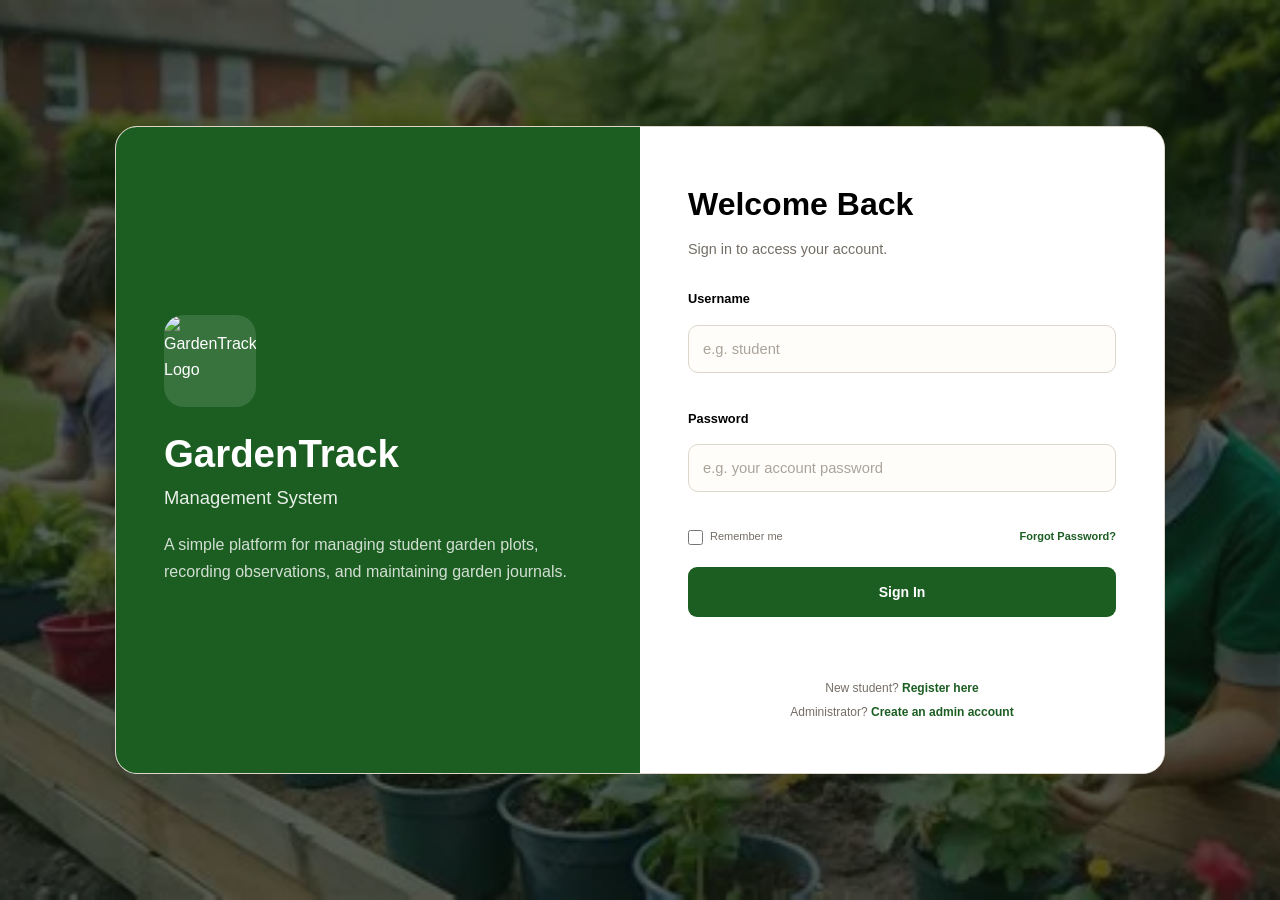
==== index.html @ 62c64e16 "updated project from the one used for presentation" ====
<!doctype html>
<html lang="en">
  <head>
    <meta charset="UTF-8" />
    <meta name="viewport" content="width=device-width, initial-scale=1.0" />

    <title>GardenTrack | Login</title>

    <link rel="icon" type="image/svg+xml" href="images/logo.svg" />
    <link rel="stylesheet" href="css/style.css" />
    <link rel="stylesheet" href="css/auth.css" />
  </head>

  <body class="login-page">
    <main class="login-container">
      <section class="login-brand">
        <div class="brand-icon">
          <img src="images/logo.svg" alt="GardenTrack Logo" />
        </div>

        <h1>GardenTrack</h1>
        <h2>Management System</h2>

        <p>
          A simple platform for managing student garden plots, recording
          observations, and maintaining garden journals.
        </p>
      </section>

      <section class="login-card">
        <h2>Welcome Back</h2>
        <p class="login-subtitle">Sign in to access your account.</p>

        <form id="loginForm" novalidate>
          <div class="form-group">
            <label for="username">Username</label>
            <input
              type="text"
              id="username"
              name="username"
              placeholder="e.g. student"
              required
            />
          </div>

          <div class="form-group">
            <label for="password">Password</label>
            <input
              type="password"
              id="password"
              name="password"
              placeholder="e.g. your account password"
              required
            />
          </div>

          <div class="form-options">
            <label class="remember-me">
              <input type="checkbox" />
              Remember me
            </label>

            <a href="#">Forgot Password?</a>
          </div>

          <button type="submit" class="btn btn-primary login-btn">
            Sign In
          </button>

          <p id="loginMessage" class="form-message" aria-live="polite"></p>
        </form>

        <div class="auth-footer login-register-links">
          <p>New student? <a href="student/student_signup.html">Register here</a></p>
          <p>Administrator? <a href="admin/admin_signup.html">Create an admin account</a></p>
        </div>

      
      </section>
    </main>

    <script src="js/auth.js"></script>
  </body>
</html>
---- css/style.css ----
/* Reset */

* {
  margin: 0;
  padding: 0;
  box-sizing: border-box;
}

/* Fonts */

@font-face {
  font-family: "Poppins";
  src: url("../fonts/Poppins-Regular.ttf") format("truetype");
  font-weight: 400;
  font-style: normal;
}

@font-face {
  font-family: "Poppins";
  src: url("../fonts/Poppins-Medium.ttf") format("truetype");
  font-weight: 500;
  font-style: normal;
}

@font-face {
  font-family: "Poppins";
  src: url("../fonts/Poppins-SemiBold.ttf") format("truetype");
  font-weight: 600;
  font-style: normal;
}

@font-face {
  font-family: "Poppins";
  src: url("../fonts/Poppins-Bold.ttf") format("truetype");
  font-weight: 700;
  font-style: normal;
}

@font-face {
  font-family: "Poppins";
  src: url("../fonts/Poppins-ExtraBold.ttf") format("truetype");
  font-weight: 800;
  font-style: normal;
}

:root {
  --text: #000000;
  --background: #f9f6f0;
  --primary: #1c5e22;
  --secondary: #6c4b41;
  --accent: #f9a824;

  --white: #ffffff;
  --border: #ddd6cc;
  --muted: #746e66;
  --primary-dark: #124218;
  --primary-light: #e8f1e8;

  --secondary-light: #eee5e1;
  --accent-light: #fff1d2;

  --success: #1c5e22;
  --warning: #f9a824;
  --danger: #b83232;
  --info: #5b7f9f;

  --text-light: #625d57;

  --shadow: 0 4px 15px rgba(28, 94, 34, 0.1);

  --radius: 10px;
}
.accent {
  color: var(--accent);
}

.accent-bg {
  background: var(--accent);
  color: var(--text);
}
body {
  font-family: "Poppins", sans-serif;
  background: var(--background);
  color: var(--text);
  line-height: 1.6;
}

a {
  color: var(--primary);
  text-decoration: none;
}

a:hover {
  text-decoration: underline;
}

button,
input,
select,
textarea {
  font: inherit;
}

button {
  cursor: pointer;
}

/* Layout */

.container {
  width: min(1200px, 92%);
  margin: auto;
}

.site-footer {
  min-height: 0px;
  display: flex;
  align-items: center;
  justify-content: center;
  gap: 0px;
  padding: 0px 20px;
  border-top: 1px solid var(--border);
  background: var(--white);
  color: var(--muted);
  font-size: 12px;
  text-align: center;
}

.footer-brand {
  display: flex;
  flex-direction: column;
  align-items: flex-start;
  gap: 0px;
}

.footer-brand strong {
  color: var(--primary);
  font-size: 13px;
}

.footer-brand span {
  color: var(--muted);
  font-size: 11px;
}

.footer-copy {
  padding-left: 18px;
  border-left: 1px solid var(--border);
}

.login-page .site-footer {
  width: calc(100% + 40px);
  border-radius: 0;
  border-top-color: rgba(255, 255, 255, 0.16);
  background: rgba(8, 22, 12, 0.78);
  color: rgba(255, 255, 255, 0.72);
}

.login-page .site-footer strong,
.login-page .footer-brand span {
  color: var(--white);
}

.login-page .footer-copy {
  border-left-color: rgba(255, 255, 255, 0.25);
}

/* Buttons */

.btn {
  display: inline-block;
  border: none;
  border-radius: 7px;
  padding: 10px 18px;
  font-weight: 600;
  text-decoration: none;
  transition: 0.2s ease;
}

.btn:hover {
  text-decoration: none;
  transform: translateY(-1px);
}

.btn-primary {
  background: var(--primary);
  color: var(--white);
}

.btn-primary:hover {
  background: var(--primary-dark);
}

.btn-secondary {
  background: #e8eee5;
  color: var(--text);
}

.btn-success {
  background: var(--success);
  color: var(--white);
}

.btn-warning {
  background: var(--warning);
  color: var(--white);
}

.btn-danger {
  background: var(--danger);
  color: var(--white);
}

.btn-info {
  background: var(--info);
  color: var(--white);
}

/* Cards */

.card {
  background: var(--white);
  border: 1px solid var(--border);
  border-radius: var(--radius);
  box-shadow: var(--shadow);
  padding: 22px;
}

/* Forms */

.form-group {
  margin-bottom: 18px;
}

.form-group label {
  display: block;
  font-weight: 600;
  margin-bottom: 7px;
}

.form-group input,
.form-group select,
.form-group textarea {
  width: 100%;
  padding: 11px 13px;
  border: 1px solid var(--border);
  border-radius: 7px;
  background: var(--white);
  color: var(--text);
  outline: none;
}

.form-group input:focus,
.form-group select:focus,
.form-group textarea:focus {
  border-color: var(--primary);
}

.form-group textarea {
  min-height: 120px;
  resize: vertical;
}

/* Tables */

.table-container {
  overflow-x: auto;
}

table {
  width: 100%;
  border-collapse: collapse;
}

th,
td {
  padding: 13px 15px;
  border-bottom: 1px solid var(--border);
  text-align: left;
}

th {
  background: #f1f5ef;
  font-size: 14px;
}

tr:hover td {
  background: #fafcf9;
}

/* Badges */

.badge {
  display: inline-block;
  padding: 4px 10px;
  border-radius: 20px;
  font-size: 12px;
  font-weight: 700;
}

.badge-success {
  background: #e3f4e4;
  color: #327238;
}

.badge-warning {
  background: #fff1d5;
  color: #946817;
}

.badge-danger {
  background: #f9e2e2;
  color: #9e3838;
}

.badge-info {
  background: #e1effa;
  color: #32678f;
}

/* Page header */

.page-header {
  margin-bottom: 25px;
}

.page-header h1 {
  font-size: 28px;
  margin-bottom: 5px;
}

.page-header p {
  color: var(--text-light);
}

/* Stats */

.stats-grid {
  display: grid;
  grid-template-columns: repeat(3, 1fr);
  gap: 18px;
  margin-bottom: 25px;
}

.stat-card {
  position: relative;
  background: var(--white);
  padding: 20px;
  border-radius: var(--radius);
  border: 1px solid var(--border);
  box-shadow: var(--shadow);
}

.stat-card-link {
  color: inherit;
}

.stat-card-link:hover {
  color: inherit;
  text-decoration: none;
}

.redirect-icon {
  position: absolute;
  right: 16px;
  bottom: 16px;
  width: 18px;
  height: 18px;
  color: var(--primary);
}

.stat-card .stat-icon {
  display: block;
  width: 28px;
  height: 28px;
  font-size: 28px;
  margin-bottom: 8px;
}

.stat-card h3 {
  font-size: 28px;
}

.stat-card p {
  color: var(--text-light);
  font-size: 14px;
}

/* Responsive */

@media (max-width: 900px) {
  .stats-grid {
    grid-template-columns: repeat(2, 1fr);
  }
}

@media (max-width: 600px) {
  .site-footer {
    flex-direction: column;
    gap: 3px;
  }

  .footer-brand {
    align-items: center;
  }

  .footer-copy {
    padding-left: 0;
    border-left: 0;
  }

  .stats-grid {
    grid-template-columns: 1fr;
  }

  .page-header h1 {
    font-size: 24px;
  }
}
---- css/auth.css ----
/* Auth layout */

.auth-page {
  min-height: 100vh;
  display: grid;
  place-items: center;
  padding: 40px 20px;
  position: relative;
  isolation: isolate;
  background: #162519 url("../images/student-gardening-bg.webp") center / cover no-repeat;
}

.auth-page::before,
.login-page::before {
  content: "";
  position: absolute;
  inset: 0;
  z-index: -1;
  background: rgba(8, 22, 12, 0.68);
}

.auth-card {
  width: min(480px, 100%);
  padding: 40px;
  background: rgba(255, 255, 255, 0.96);
  border: 1px solid var(--border);
  border-radius: 14px;
  box-shadow: 0 16px 36px rgba(28, 94, 34, 0.1);
}

.auth-brand {
  display: flex;
  align-items: center;
  gap: 14px;
  margin-bottom: 30px;
}

.auth-brand .brand-icon {
  flex: 0 0 54px;
  width: 54px;
  height: 54px;
  margin: 0;
  border-radius: 12px;
  background: var(--primary-light);
}

.auth-brand h1 {
  margin: 0;
  color: var(--primary);
  font-size: 1.2rem;
  line-height: 1.2;
}

.auth-brand p {
  margin: 4px 0 0;
  color: var(--secondary);
  font-size: 0.68rem;
  font-weight: 700;
  letter-spacing: 0.08em;
}

.auth-header {
  margin-bottom: 26px;
}

.auth-header h2 {
  margin: 0 0 6px;
  color: var(--text);
  font-size: 1.7rem;
  line-height: 1.25;
}

.auth-header p {
  margin: 0;
  color: var(--muted);
  font-size: 0.85rem;
  line-height: 1.55;
}

.auth-form {
  display: flex;
  flex-direction: column;
  gap: 18px;
}

.auth-form .form-group {
  gap: 7px;
}

.auth-form .form-group label {
  font-size: 0.82rem;
}

.auth-form .form-group input {
  height: 48px;
  background: var(--white);
}

.auth-form .form-group input:focus {
  outline: 3px solid rgba(249, 168, 36, 0.3);
  outline-offset: 1px;
  border-color: var(--primary);
  box-shadow: none;
}

.auth-form .auth-button {
  margin-top: 4px;
}

.auth-footer {
  display: grid;
  gap: 6px;
  margin-top: 24px;
  text-align: center;
}

.auth-footer p {
  margin: 0;
  color: var(--muted);
  font-size: 0.78rem;
  line-height: 1.5;
}

.auth-footer a {
  color: var(--primary);
  font-weight: 600;
}

.auth-footer a:focus-visible,
.auth-button:focus-visible {
  outline: 3px solid rgba(249, 168, 36, 0.55);
  outline-offset: 3px;
}

.login-page {
  min-height: 100vh;
  position: relative;
  isolation: isolate;
  background: var(--background);
  background-image: url("../images/student-gardening-bg.webp");
  background-position: center;
  background-size: cover;
  background-repeat: no-repeat;
  display: flex;
  flex-direction: column;
  align-items: center;
  justify-content: center;
  gap: 24px;
  padding: 32px 20px;
}

.login-container {
  width: min(1050px, 100%);
  flex-shrink: 0;
  display: grid;
  grid-template-columns: 1fr 1fr;
  background: rgba(255, 255, 255, 0.96);
  border: 1px solid var(--border);
  border-radius: 22px;
  overflow: hidden;
  box-shadow: 0 14px 36px rgba(18, 49, 26, 0.08);
}

.login-brand {
  min-height: 620px;
  padding: 56px 48px;
  display: flex;
  flex-direction: column;
  justify-content: center;
  background: var(--primary);
  color: #fff;
}

.brand-icon {
  width: 92px;
  height: 92px;
  display: flex;
  align-items: center;
  justify-content: center;
  margin-bottom: 26px;
  border-radius: 20px;
  background: rgba(255, 255, 255, 0.12);
  overflow: hidden;
}

.brand-icon img {
  width: 100%;
  height: 100%;
  object-fit: contain;
  display: block;
}

.login-brand h1 {
  margin: 0;
  font-size: clamp(2.1rem, 3vw, 2.9rem);
  line-height: 1.1;
}

.login-brand h2 {
  margin: 8px 0 18px;
  font-size: 1.15rem;
  font-weight: 500;
  opacity: 0.9;
}

.login-brand p {
  max-width: 420px;
  margin: 0;
  color: rgba(255, 255, 255, 0.8);
  line-height: 1.7;
}

.login-card {
  padding: 52px 48px;
  display: flex;
  flex-direction: column;
  justify-content: center;
  background: #fff;
}

.login-card > h2 {
  margin: 0 0 8px;
  color: var(--text);
  font-size: 2rem;
}

.login-subtitle {
  margin: 0 0 28px;
  color: var(--muted);
  font-size: 0.9rem;
}

.demo-credentials {
  margin: -12px 0 20px;
  padding: 10px 12px;
  border-left: 3px solid var(--primary);
  background: var(--primary-light);
  color: var(--muted);
  font-size: 12px;
}

.login-card form {
  display: flex;
  flex-direction: column;
  gap: 18px;
}

.form-group {
  display: flex;
  flex-direction: column;
  gap: 8px;
}

.form-group label {
  color: var(--text);
  font-size: 0.8rem;
  font-weight: 600;
}

.form-group input,
.form-group select {
  width: 100%;
  height: 48px;
  padding: 0 14px;
  border: 1px solid var(--border);
  border-radius: 10px;
  background: #fffdfa;
  color: var(--text);
  font-family: "Poppins", sans-serif;
  font-size: 0.92rem;
  outline: none;
  transition: border-color 0.2s ease, box-shadow 0.2s ease;
}

.form-group input:focus,
.form-group select:focus {
  border-color: var(--primary);
  box-shadow: 0 0 0 3px rgba(28, 94, 34, 0.08);
}

.form-message {
  margin: 2px 0 0;
  min-height: 20px;
  padding: 0;
  color: var(--danger);
  font-size: 0.78rem;
  line-height: 1.45;
}

.form-message.success {
  padding: 9px 11px;
  border-left: 3px solid var(--success);
  background: #eef8ee;
  color: var(--success);
}

.form-message.error {
  padding: 9px 11px;
  border-left: 3px solid var(--danger);
  background: #fff1f0;
}

.form-group input::placeholder {
  color: #aaa39a;
}

/* Form options */

.form-options {
  display: flex;

  align-items: center;
  justify-content: space-between;

  font-size: 11px;
}

.form-options a {
  color: var(--primary);

  font-weight: 600;
}

.form-options a:hover {
  text-decoration: underline;
}


/* Checkbox */

.remember-me {
  display: flex;

  align-items: center;

  gap: 7px;

  color: var(--muted);

  cursor: pointer;
}

.remember-me input {
  width: 15px;
  height: 15px;

  accent-color: var(--primary);
}


/* Signup checkbox */

.form-check {
  display: flex;

  align-items: flex-start;

  gap: 8px;

  margin-top: 2px;
}

.form-check input {
  width: 16px;
  height: 16px;

  margin-top: 2px;

  accent-color: var(--primary);
}

.form-check label {
  color: var(--muted);

  font-size: 11px;
  line-height: 1.5;
}

.form-check a {
  color: var(--primary);

  font-weight: 600;
}


/* Signup rows */

.form-row {
  display: grid;

  grid-template-columns: 1fr 1fr;

  gap: 15px;
}


/* Auth buttons */

.btn,
.auth-button {
  border: none;

  font-family: "Poppins", sans-serif;

  cursor: pointer;
}

.btn-primary,
.auth-button {
  background: var(--primary);

  color: var(--white);
}

.login-btn,
.auth-button {
  width: 100%;
  height: 50px;

  margin-top: 3px;

  border-radius: 9px;

  font-size: 14px;
  font-weight: 600;

  transition: 0.2s ease;
}

.login-btn:hover,
.auth-button:hover {
  background: #164d1c;

  transform: translateY(-1px);

  box-shadow: 0 6px 15px rgba(28, 94, 34, 0.18);
}


/* Demo box */

.login-demo {
  margin-top: 25px;

  padding: 14px 16px;

  background: var(--background);

  border: 1px solid var(--border);

  border-radius: 9px;

  color: var(--muted);

  font-size: 10px;

  line-height: 1.7;
}

.login-demo p {
  margin: 0;
}

.login-demo strong {
  color: var(--primary);
}


/* Auth footer */

.auth-footer {
  margin-top: 22px;

  text-align: center;
}

.auth-footer p {
  margin: 0;

  color: var(--muted);

  font-size: 12px;
}

.auth-footer a {
  color: var(--primary);

  font-weight: 600;
}

.auth-footer a:hover {
  text-decoration: underline;
}


/* Responsive */

@media (max-width: 800px) {

  .login-container {
    grid-template-columns: 1fr;
  }

  .login-brand {
    min-height: auto;

    padding: 45px;
  }

  .login-brand h1 {
    font-size: 34px;
  }

  .login-brand h2 {
    font-size: 20px;
  }

  .login-card {
    padding: 45px;
  }
}


@media (max-width: 550px) {

  .auth-page {
    padding: 24px 16px;
  }

  .auth-card {
    padding: 28px 22px;
  }

  .auth-brand {
    margin-bottom: 24px;
  }

  .login-page {
    padding: 20px;
  }

  .login-brand {
    padding: 35px 25px;
  }

  .login-card {
    padding: 35px 25px;
  }

  .login-brand h1 {
    font-size: 30px;
  }

  .login-card > h2 {
    font-size: 25px;
  }

  .form-row {
    grid-template-columns: 1fr;
  }

  .form-options {
    align-items: flex-start;

    flex-direction: column;

    gap: 8px;
  }
}

.login-register-links {
  display: grid;
  gap: 6px;
  margin-top: 22px;
  text-align: center;
}

.login-register-links p {
  margin: 0;
  color: var(--muted);
  font-size: 12px;
}
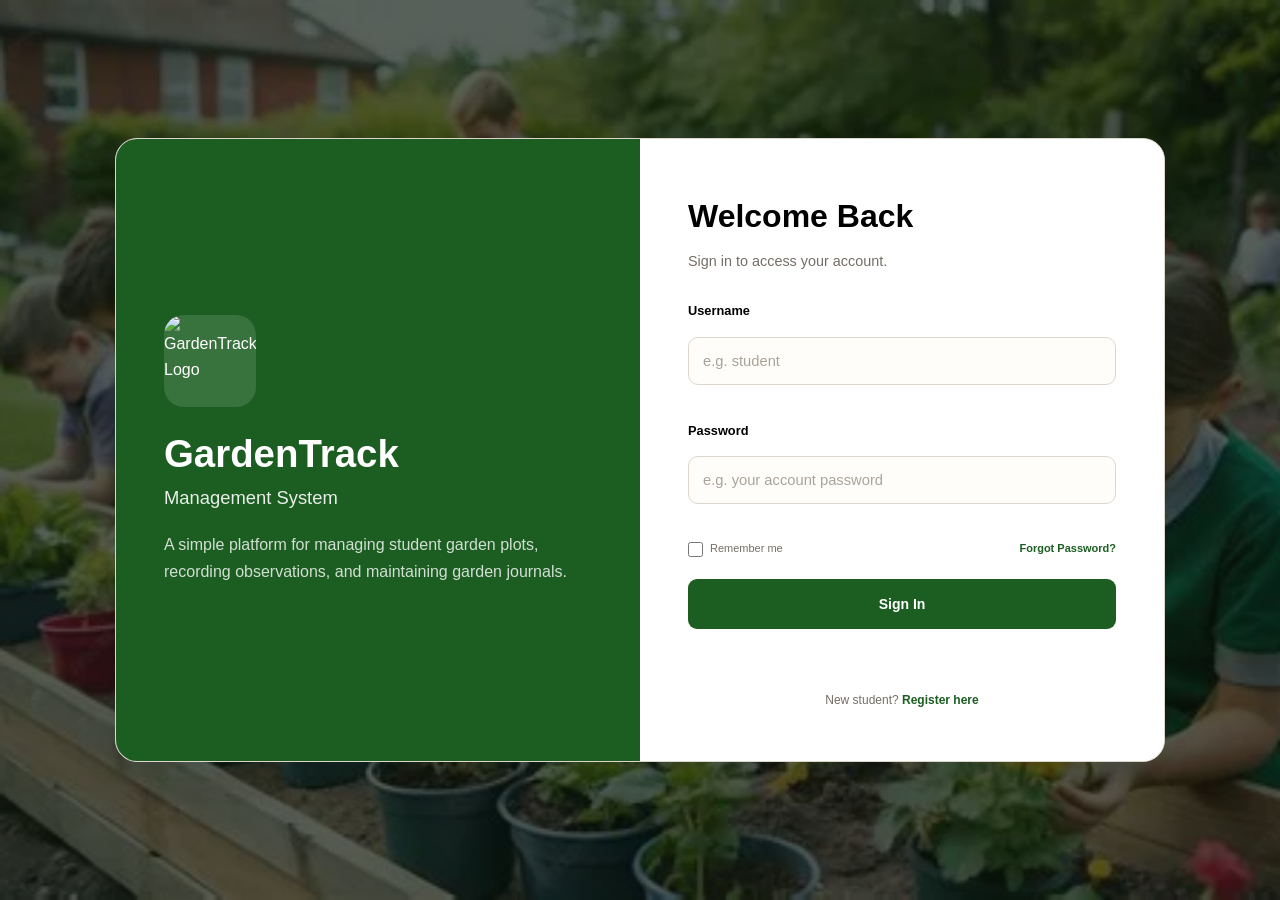
==== commit 43b235e6: "removed admin signup and the admin redirection links" ====
--- a/index.html
+++ b/index.html
@@ -72,7 +72,6 @@
 
         <div class="auth-footer login-register-links">
           <p>New student? <a href="student/student_signup.html">Register here</a></p>
-          <p>Administrator? <a href="admin/admin_signup.html">Create an admin account</a></p>
         </div>
 
       
--- a/css/style.css
+++ b/css/style.css
@@ -83,6 +83,10 @@
   background: var(--background);
   color: var(--text);
   line-height: 1.6;
+
+  min-height: 100vh;
+  display: flex;
+  flex-direction: column;
 }
 
 a {
@@ -117,13 +121,14 @@
   display: flex;
   align-items: center;
   justify-content: center;
-  gap: 0px;
-  padding: 0px 20px;
+  gap: 18px;
+  padding: 18px 20px;
   border-top: 1px solid var(--border);
   background: var(--white);
   color: var(--muted);
   font-size: 12px;
   text-align: center;
+  width: 100%;
 }
 
 .footer-brand {
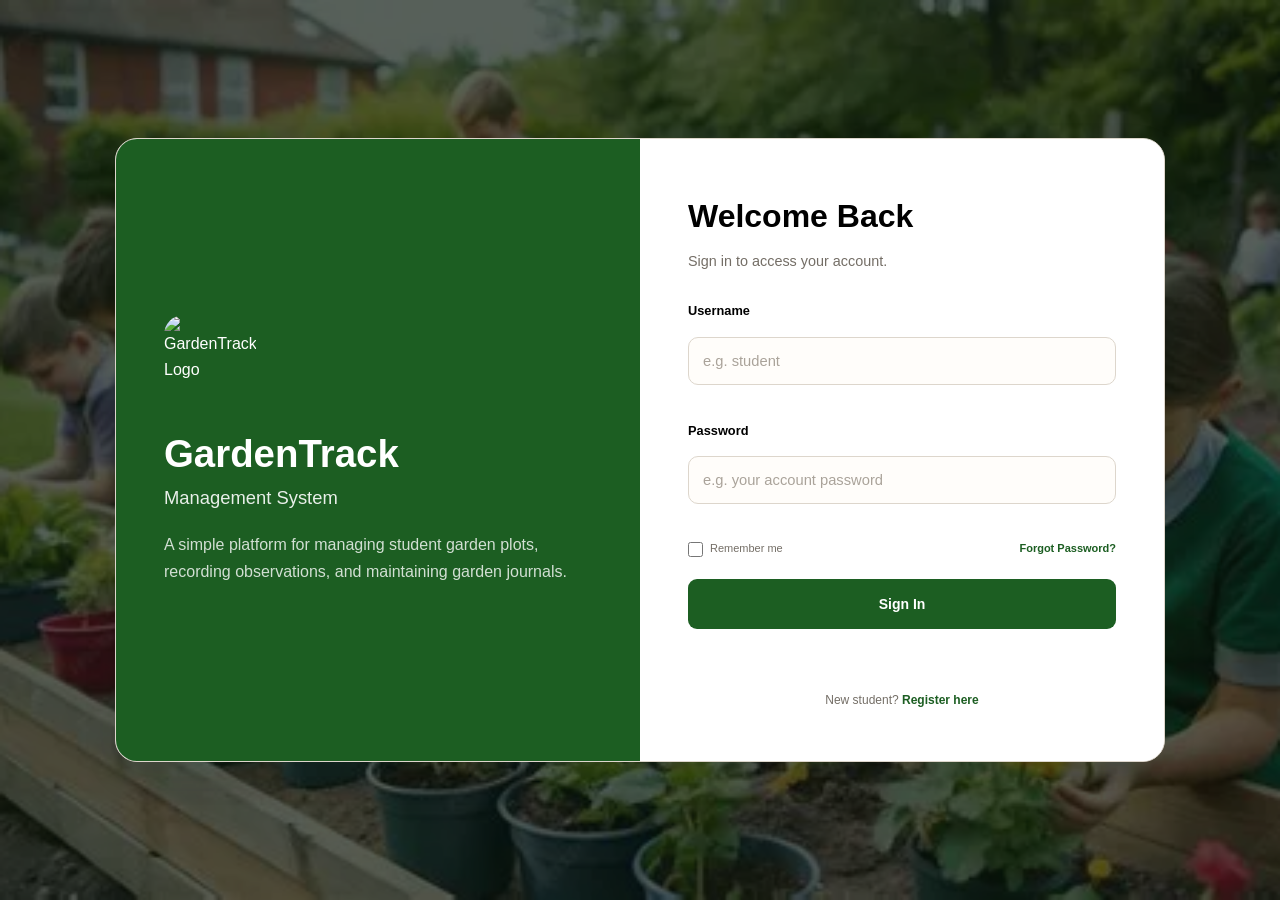
==== commit 7c63c0d2: "fix: replace auth.js with script.js for login page functionality" ====
--- a/index.html
+++ b/index.html
@@ -78,6 +78,6 @@
       </section>
     </main>
 
-    <script src="js/auth.js"></script>
+    <script src="js/script.js" defer></script>
   </body>
 </html>
--- a/css/auth.css
+++ b/css/auth.css
@@ -41,7 +41,7 @@
   height: 54px;
   margin: 0;
   border-radius: 12px;
-  background: var(--primary-light);
+  background: transparent;
 }
 
 .auth-brand h1 {
@@ -179,7 +179,6 @@
   justify-content: center;
   margin-bottom: 26px;
   border-radius: 20px;
-  background: rgba(255, 255, 255, 0.12);
   overflow: hidden;
 }
 
